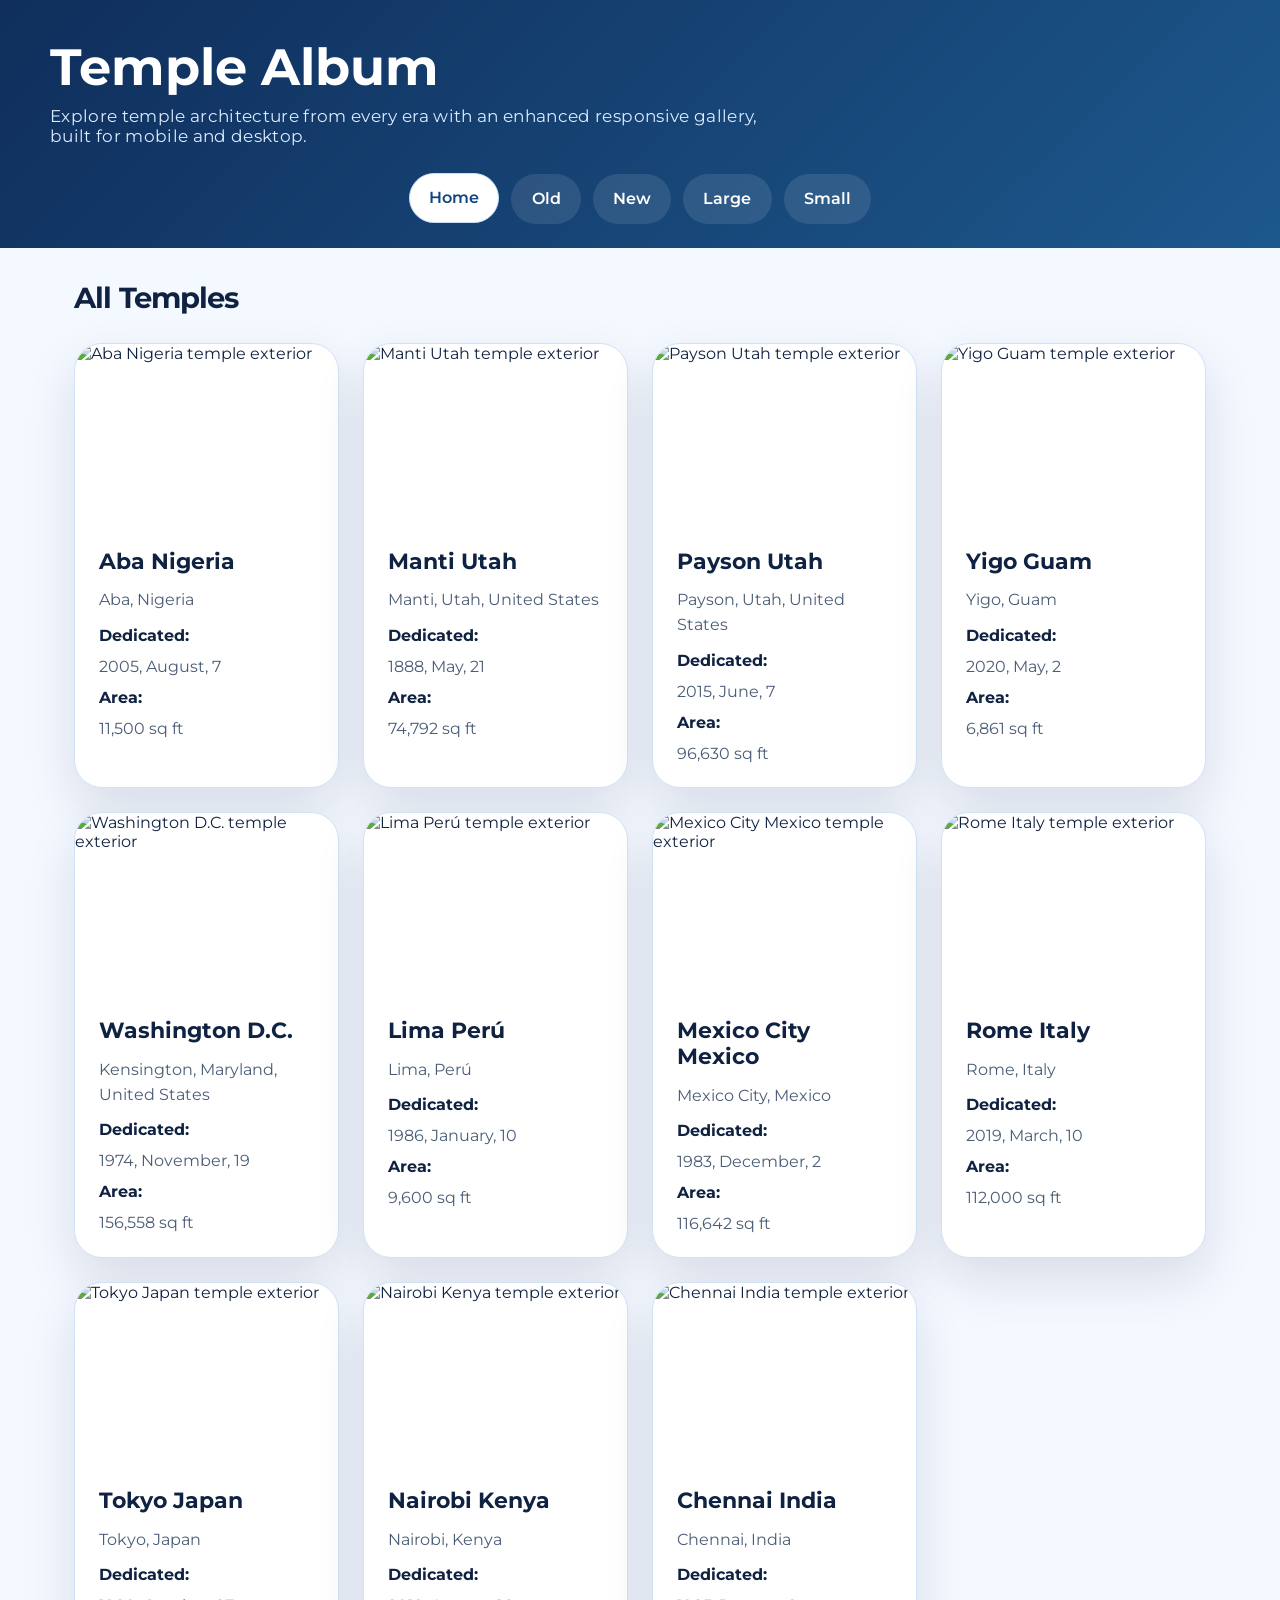
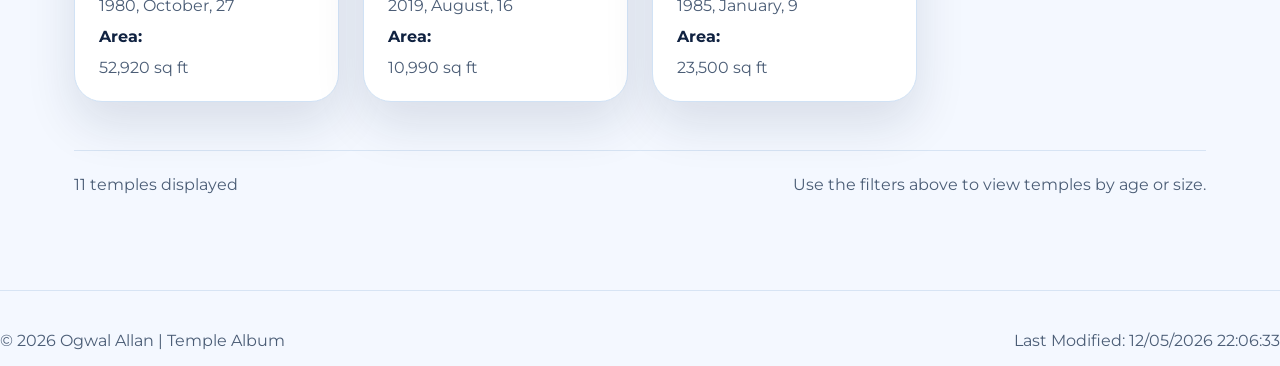
==== filtered-temples.html @ 16be6c3c "WK04 P.A enhancements" ====
﻿<!DOCTYPE html>
<html lang="en">

<head>
  <meta charset="UTF-8">
  <meta name="description"
    content="Temple Album by Ogwal Allan featuring a responsive filter gallery of temple cards with lazy-loading images.">
  <meta name="author" content="Ogwal Allan">
  <meta name="viewport" content="width=device-width, initial-scale=1.0">
  <title>Temple Album | Filtered Temples</title>
  <link rel="preconnect" href="https://fonts.googleapis.com">
  <link rel="preconnect" href="https://fonts.gstatic.com" crossorigin>
  <link href="https://fonts.googleapis.com/css2?family=Montserrat:wght@300;400;500;600;700;800&display=swap"
    rel="stylesheet">
  <link rel="stylesheet" href="styles/filtered-temples.css">
  <script defer src="scripts/filtered-temples.js"></script>
</head>

<body>
  <header>
    <div class="top-bar">
      <div>
        <h1 class="header-title">Temple Album</h1>
        <p class="header-slogan">Explore temple architecture from every era with an enhanced responsive gallery, built for mobile and desktop.</p>
      </div>
    </div>
    <nav aria-label="Temple filters">
      <a href="#" data-filter="home" class="active">Home</a>
      <a href="#" data-filter="old">Old</a>
      <a href="#" data-filter="new">New</a>
      <a href="#" data-filter="large">Large</a>
      <a href="#" data-filter="small">Small</a>
    </nav>
  </header>

  <main>
    <h2 id="pageHeading" class="page-heading">All Temples</h2>
    <section class="gallery" id="templeGallery" aria-live="polite"></section>
    <div class="footer-note">
      <span id="displayCount">0 temples displayed</span>
      <span>Use the filters above to view temples by age or size.</span>
    </div>
  </main>

  <footer class="footer-note">
    <p>© <span id="year"></span> Ogwal Allan | Temple Album</p>
    <p>Last Modified: <span id="lastModified"></span></p>
  </footer>
</body>

</html>
---- styles/filtered-temples.css ----
:root {
    --bg: #f4f8ff;
    --surface: #ffffff;
    --surface-soft: #ecf4ff;
    --border: #d1e2f5;
    --text: #102241;
    --muted: #4b5d76;
    --accent: #1f7ae0;
    --accent-soft: #d9e8ff;
    --shadow: 0 22px 50px rgba(16, 34, 65, 0.12);
}

* {
    box-sizing: border-box;
}

html {
    scroll-behavior: smooth;
}

body {
    margin: 0;
    font-family: "Montserrat", sans-serif;
    color: var(--text);
    background-color: var(--bg);
}

img {
    display: block;
    max-width: 100%;
}

a {
    color: inherit;
    text-decoration: none;
}

button {
    font: inherit;
    cursor: pointer;
}

header {
    background: linear-gradient(135deg, #0f2e5b 0%, #1d588d 100%);
    color: #ffffff;
    padding: 2rem 1.5rem 1.5rem;
}

header .top-bar {
    display: flex;
    flex-wrap: wrap;
    align-items: center;
    justify-content: space-between;
    gap: 1rem;
    max-width: 1180px;
    margin: 0 auto;
}

.header-title {
    margin: 0;
    font-size: clamp(2rem, 4vw, 3.6rem);
    line-height: 1.05;
}

.header-slogan {
    margin: 0.75rem 0 0;
    color: #dcecff;
    max-width: 740px;
    font-size: 1.05rem;
    letter-spacing: 0.02em;
}

nav {
    display: flex;
    flex-wrap: wrap;
    justify-content: center;
    gap: 0.75rem;
    margin-top: 1.75rem;
}

nav a {
    display: inline-flex;
    align-items: center;
    justify-content: center;
    padding: 0.9rem 1.2rem;
    border-radius: 999px;
    border: 1px solid transparent;
    background: rgba(255, 255, 255, 0.10);
    color: inherit;
    font-weight: 600;
    transition: background 0.25s ease, transform 0.25s ease, border-color 0.25s ease;
}

nav a:hover,
nav a.active {
    background: #ffffff;
    color: #11457e;
    transform: translateY(-1px);
    border-color: #c7ddf8;
}

main {
    max-width: 1180px;
    margin: 0 auto;
    padding: 2rem 1.5rem 3rem;
}

.page-heading {
    margin: 0 0 1.75rem;
    font-size: clamp(1.8rem, 2.2vw, 2.8rem);
    letter-spacing: -0.03em;
}

.gallery {
    display: grid;
    grid-template-columns: repeat(auto-fit, minmax(260px, 1fr));
    gap: 1.5rem;
}

.temple-card {
    background: var(--surface);
    border: 1px solid var(--border);
    border-radius: 28px;
    overflow: hidden;
    box-shadow: var(--shadow);
    display: flex;
    flex-direction: column;
    transition: transform 0.3s ease, box-shadow 0.3s ease;
}

.temple-card:hover {
    transform: translateY(-6px);
    box-shadow: 0 30px 70px rgba(16, 34, 65, 0.18);
}

.temple-card__image {
    width: 100%;
    min-height: 180px;
    object-fit: cover;
}

.temple-card__content {
    padding: 1.5rem;
    display: grid;
    gap: 0.85rem;
}

.temple-card h3 {
    margin: 0;
    font-size: 1.35rem;
}

.temple-card p {
    margin: 0;
    color: var(--muted);
    font-size: 0.98rem;
    line-height: 1.6;
}

.temple-card dl {
    display: grid;
    gap: 0.75rem;
    margin: 0;
}

.temple-card dt {
    font-weight: 700;
    color: var(--text);
}

.temple-card dd {
    margin: 0;
    color: var(--muted);
}

.footer-note {
    margin-top: 3rem;
    border-top: 1px solid #d7e4f4;
    padding-top: 1.5rem;
    display: flex;
    flex-direction: column;
    gap: 0.5rem;
    color: var(--muted);
    text-align: center;
}

footer {
    margin: 0 auto;
}

@media (min-width: 720px) {
    header {
        padding-top: 2.5rem;
    }

    nav {
        justify-content: center;
    }
}

@media (min-width: 980px) {
    .footer-note {
        flex-direction: row;
        justify-content: space-between;
        text-align: left;
    }
}
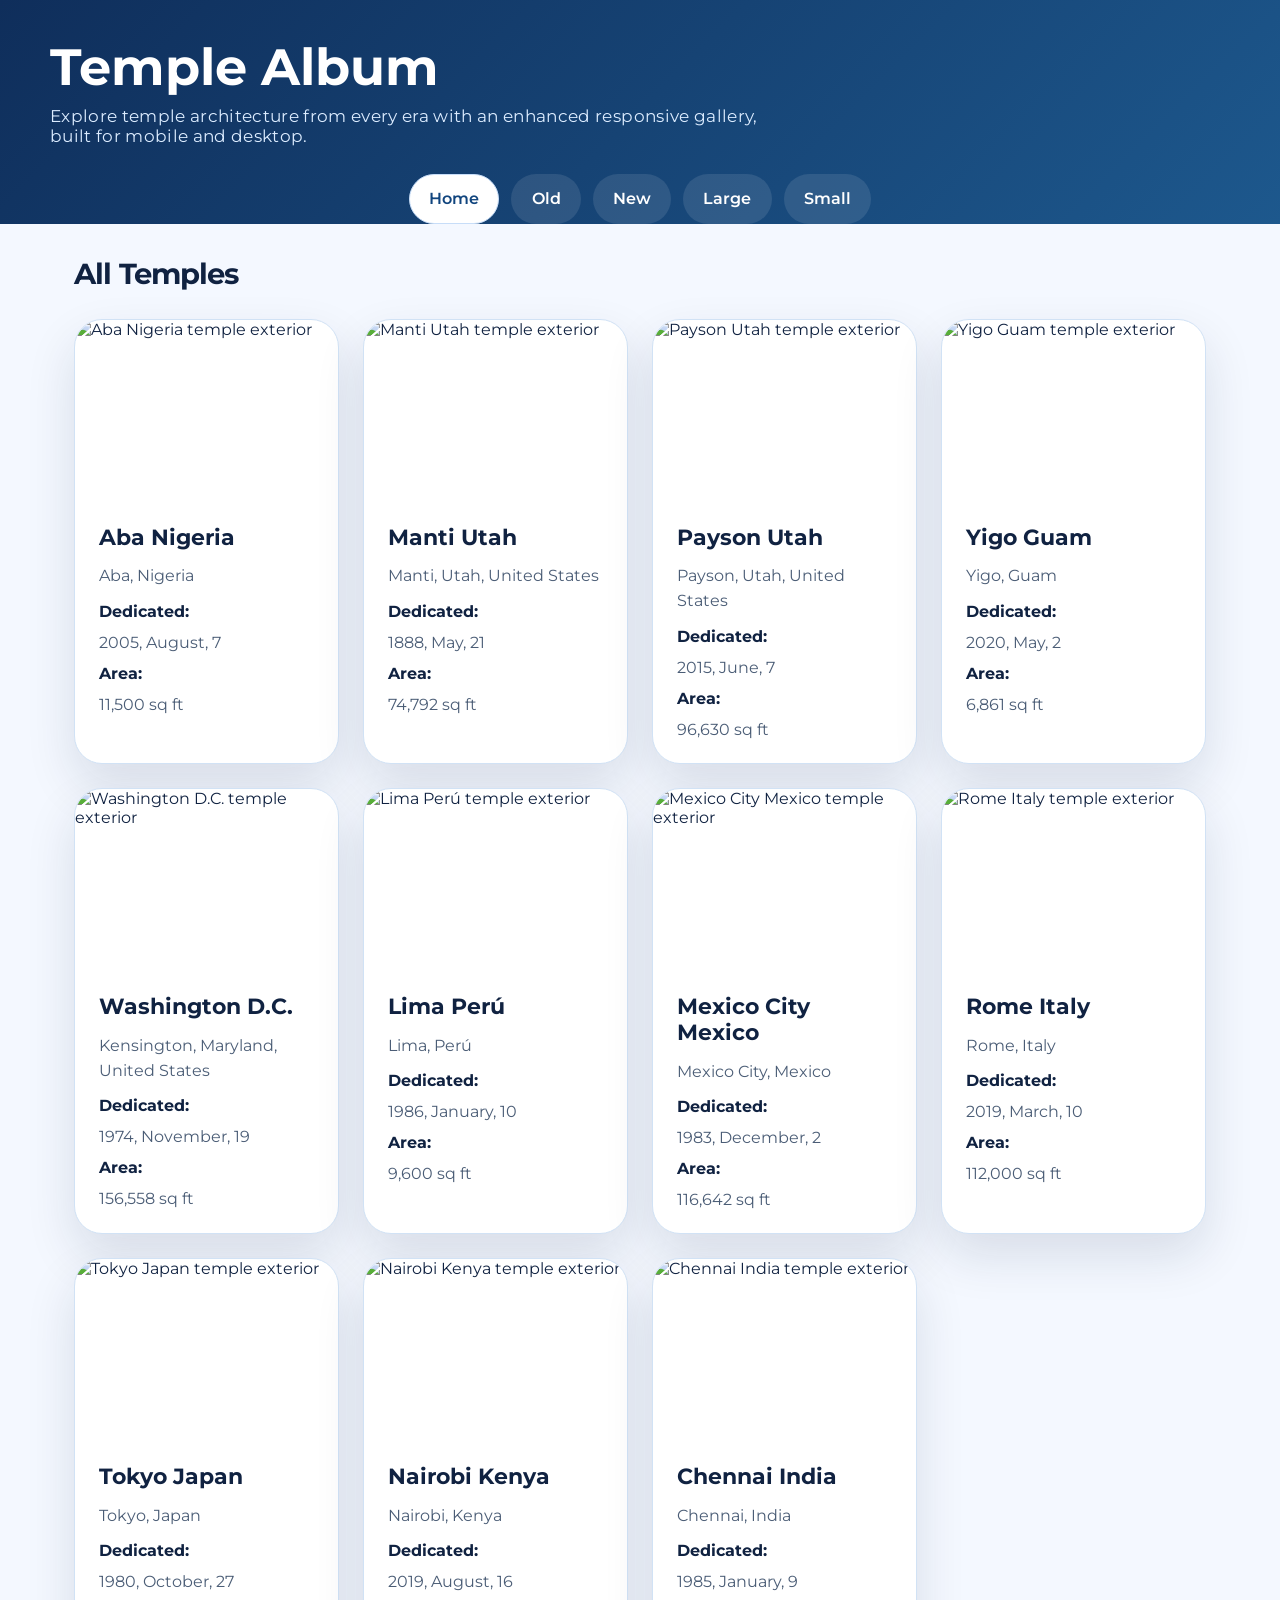
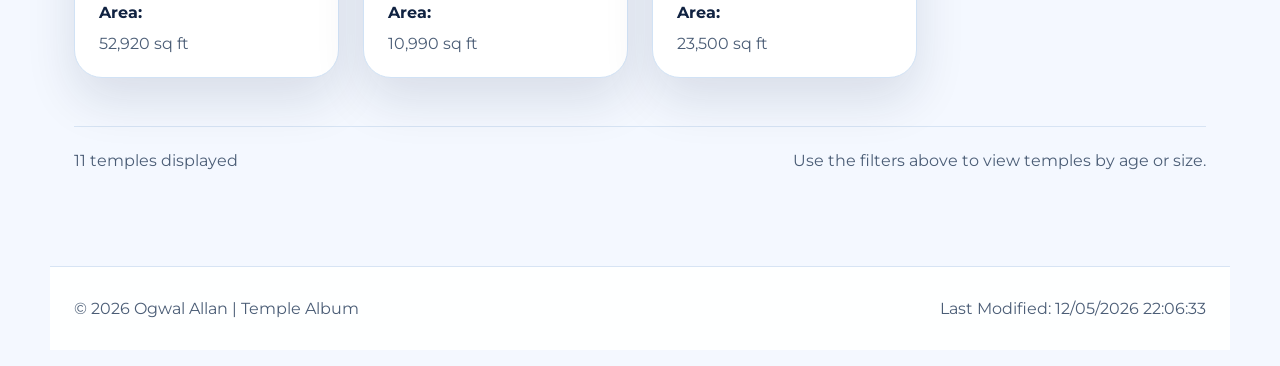
==== commit 888e4059: "wko4 temple fix" ====
--- a/filtered-temples.html
+++ b/filtered-temples.html
@@ -21,7 +21,8 @@
     <div class="top-bar">
       <div>
         <h1 class="header-title">Temple Album</h1>
-        <p class="header-slogan">Explore temple architecture from every era with an enhanced responsive gallery, built for mobile and desktop.</p>
+        <p class="header-slogan">Explore temple architecture from every era with an enhanced responsive gallery, built
+          for mobile and desktop.</p>
       </div>
     </div>
     <nav aria-label="Temple filters">
@@ -42,10 +43,10 @@
     </div>
   </main>
 
-  <footer class="footer-note">
+  <footer class="site-footer">
     <p>© <span id="year"></span> Ogwal Allan | Temple Album</p>
     <p>Last Modified: <span id="lastModified"></span></p>
   </footer>
 </body>
 
-</html>
+</html>
--- a/styles/filtered-temples.css
+++ b/styles/filtered-temples.css
@@ -8,7 +8,16 @@
     --accent: #1f7ae0;
     --accent-soft: #d9e8ff;
     --shadow: 0 22px 50px rgba(16, 34, 65, 0.12);
-}
+
+    /* New additions */
+    --header-dark: #0f2e5b;
+    --header-blue: #1d588d;
+    --header-slogan: #dcecff;
+    --nav-hover: #11457e;
+    --nav-border: #c7ddf8;
+    --footer-border: #d7e4f4;
+}
+
 
 * {
     box-sizing: border-box;
@@ -41,9 +50,8 @@
 }
 
 header {
-    background: linear-gradient(135deg, #0f2e5b 0%, #1d588d 100%);
-    color: #ffffff;
-    padding: 2rem 1.5rem 1.5rem;
+    background: linear-gradient(135deg, var(--header-dark) 0%, var(--header-blue) 100%);
+    color: var(--surface);
 }
 
 header .top-bar {
@@ -63,6 +71,7 @@
 }
 
 .header-slogan {
+    color: var(--header-slogan);
     margin: 0.75rem 0 0;
     color: #dcecff;
     max-width: 740px;
@@ -93,11 +102,11 @@
 
 nav a:hover,
 nav a.active {
-    background: #ffffff;
-    color: #11457e;
-    transform: translateY(-1px);
-    border-color: #c7ddf8;
-}
+    background: var(--surface);
+    color: var(--nav-hover);
+    border-color: var(--nav-border);
+}
+
 
 main {
     max-width: 1180px;
@@ -175,13 +184,27 @@
 
 .footer-note {
     margin-top: 3rem;
-    border-top: 1px solid #d7e4f4;
+    border-top: 1px solid var(--footer-border);
     padding-top: 1.5rem;
     display: flex;
     flex-direction: column;
     gap: 0.5rem;
     color: var(--muted);
     text-align: center;
+}
+
+.site-footer {
+    margin: 3rem auto 1rem;
+    padding: 1rem 1.5rem;
+    max-width: 1180px;
+    display: flex;
+    flex-wrap: wrap;
+    justify-content: space-between;
+    align-items: center;
+    gap: 1rem;
+    color: var(--muted);
+    background-color: rgba(255, 255, 255, 0.95);
+    border-top: 1px solid #d7e4f4;
 }
 
 footer {
